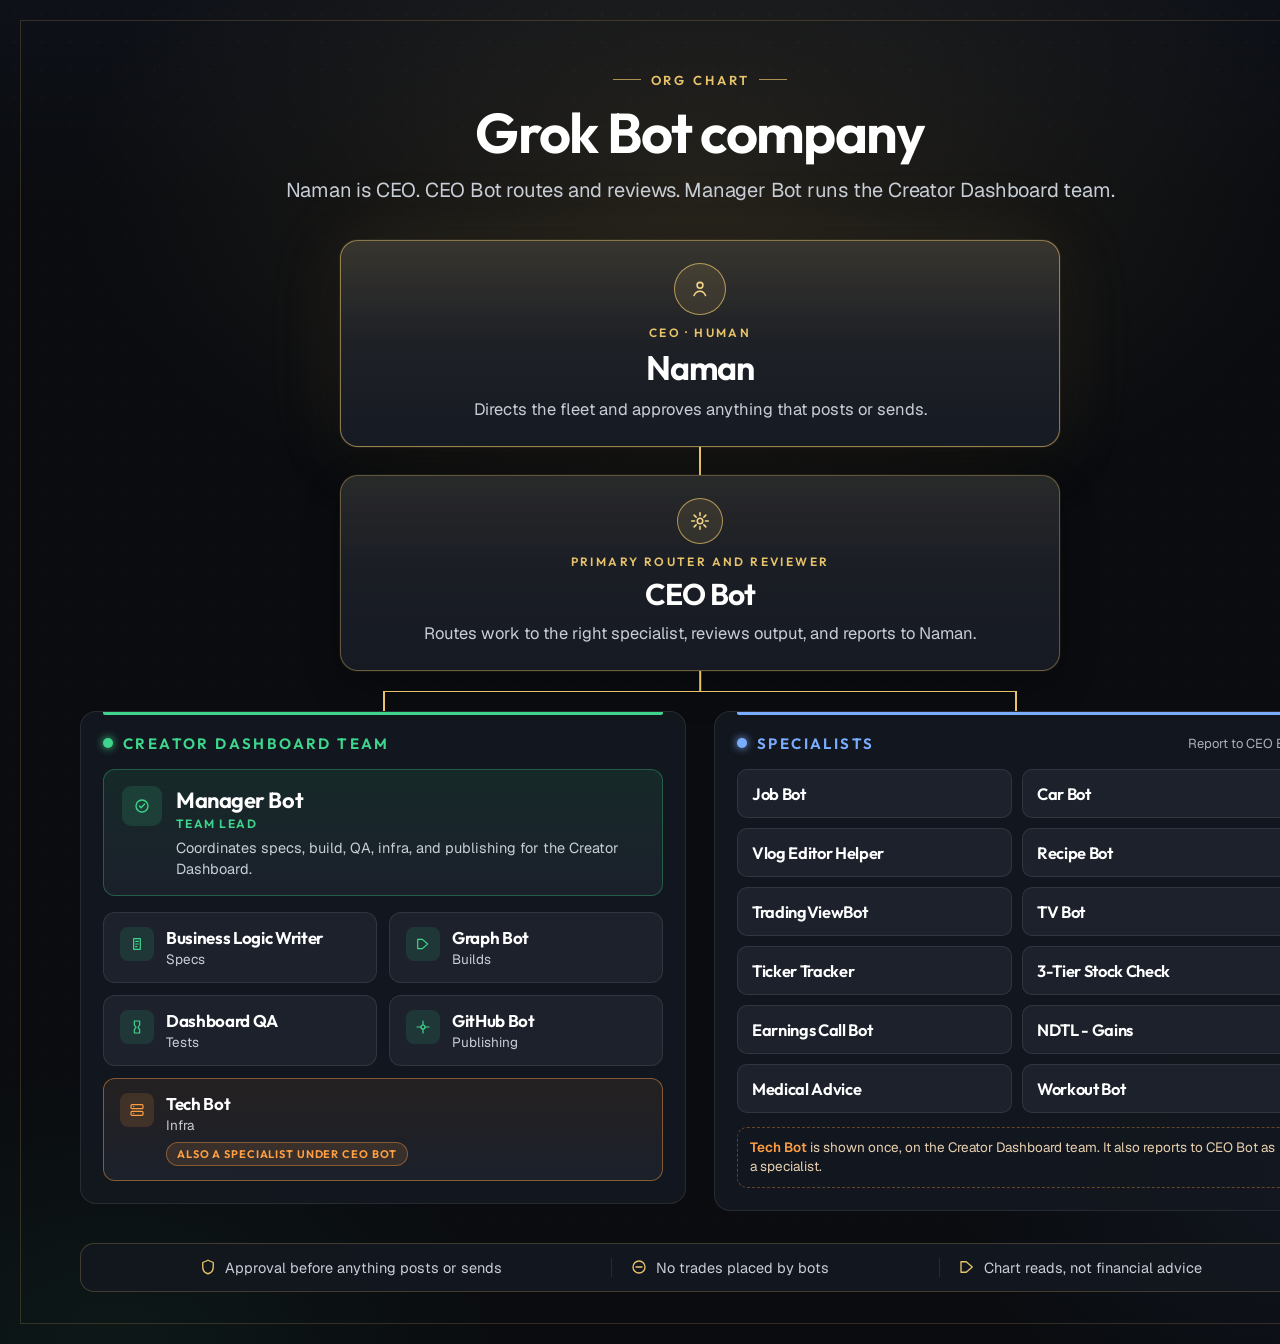
==== docs/agentic-workflow/org-chart.html @ 2037d02c "Agentic workflow portfolio and bot org chart" ====
<!DOCTYPE html>
<html lang="en">
<head>
<meta charset="UTF-8" />
<title>Grok Bot company</title>
<style>
  @font-face {
    font-family: "Outfit";
    src: url("Outfit-VariableFont_wght.ttf") format("truetype");
    font-weight: 100 900;
    font-style: normal;
    font-display: block;
  }
  @font-face {
    font-family: "Geist";
    src: url("Geist-VariableFont_wght.ttf") format("truetype");
    font-weight: 100 900;
    font-style: normal;
    font-display: block;
  }

  :root {
    --bg: #0A0C10;
    --card: #161A23;
    --card-2: #1C212C;
    --line: rgba(255,255,255,0.09);
    --text: #F3F5F8;
    --muted: #C8CED7;
    --dim: #A8B0BB;
    --gold: #E8C36A;
    --gold-2: #F3D58A;
    --dashboard: #3DD68C;
    --specialists: #7AADFF;
    --qc: #FF9F43;
  }

  * { box-sizing: border-box; margin: 0; padding: 0; }
  html, body { background: #000; color: var(--text); }

  #poster {
    position: relative;
    width: 1400px;
    background:
      radial-gradient(ellipse 900px 520px at 50% 180px, rgba(232,195,106,0.11), transparent 70%),
      radial-gradient(ellipse 640px 460px at 8% 100%, rgba(61,214,140,0.06), transparent 60%),
      radial-gradient(ellipse 600px 440px at 94% 88%, rgba(122,173,255,0.06), transparent 60%),
      linear-gradient(180deg, #0E1118 0%, var(--bg) 200px, var(--bg) 100%);
    padding: 64px 80px 52px;
    overflow: hidden;
    font-family: "Geist", sans-serif;
  }

  #poster::before {
    content: "";
    position: absolute;
    inset: 0;
    background-image: radial-gradient(rgba(255,255,255,0.045) 1px, transparent 1px);
    background-size: 28px 28px;
    mask-image: linear-gradient(180deg, rgba(0,0,0,0.7) 0%, rgba(0,0,0,0.25) 300px, rgba(0,0,0,0.12) 100%);
    pointer-events: none;
  }

  .frame {
    position: absolute;
    inset: 20px;
    border: 1px solid rgba(232,195,106,0.18);
    pointer-events: none;
    z-index: 2;
  }

  .inner { position: relative; z-index: 1; }

  header {
    text-align: center;
    margin-bottom: 36px;
  }

  .kicker {
    display: inline-flex;
    align-items: center;
    gap: 10px;
    font-family: "Outfit", sans-serif;
    font-weight: 600;
    font-size: 13px;
    letter-spacing: 0.22em;
    text-transform: uppercase;
    color: var(--gold);
    margin-bottom: 16px;
  }
  .kicker::before,
  .kicker::after {
    content: "";
    width: 28px;
    height: 1px;
    background: var(--gold);
    opacity: 0.7;
  }

  h1 {
    font-family: "Outfit", sans-serif;
    font-weight: 650;
    font-size: 56px;
    letter-spacing: -0.03em;
    line-height: 1.05;
    color: #fff;
    margin-bottom: 14px;
  }

  .subtitle {
    font-size: 20px;
    font-weight: 400;
    color: var(--muted);
    letter-spacing: -0.01em;
    line-height: 1.4;
    max-width: 920px;
    margin: 0 auto;
  }

  .chain {
    display: flex;
    flex-direction: column;
    align-items: center;
  }

  .human, .router {
    width: 720px;
    text-align: center;
    border-radius: 18px;
    padding: 22px 36px 24px;
  }

  .human {
    background:
      linear-gradient(180deg, rgba(232,195,106,0.16), rgba(232,195,106,0.04) 48%, rgba(22,26,35,0.95)),
      var(--card);
    border: 1.5px solid rgba(232,195,106,0.55);
    box-shadow:
      0 0 0 1px rgba(232,195,106,0.08),
      0 18px 50px rgba(0,0,0,0.35),
      0 0 80px rgba(232,195,106,0.10);
  }

  .router {
    background:
      linear-gradient(180deg, rgba(232,195,106,0.09), rgba(232,195,106,0.02) 48%, rgba(22,26,35,0.95)),
      var(--card);
    border: 1px solid rgba(232,195,106,0.35);
    box-shadow:
      0 0 0 1px rgba(232,195,106,0.06),
      0 14px 36px rgba(0,0,0,0.30);
  }

  .icon-wrap {
    width: 52px;
    height: 52px;
    margin: 0 auto 10px;
    border-radius: 50%;
    border: 1.5px solid rgba(232,195,106,0.7);
    background: rgba(232,195,106,0.10);
    display: flex;
    align-items: center;
    justify-content: center;
    color: var(--gold-2);
  }
  .router .icon-wrap {
    width: 46px;
    height: 46px;
  }

  .label {
    font-family: "Outfit", sans-serif;
    font-weight: 600;
    font-size: 12px;
    letter-spacing: 0.2em;
    text-transform: uppercase;
    color: var(--gold);
    margin-bottom: 6px;
  }

  .human h2, .router h2 {
    font-family: "Outfit", sans-serif;
    font-weight: 650;
    letter-spacing: -0.03em;
    color: #fff;
    margin-bottom: 8px;
  }
  .human h2 { font-size: 34px; }
  .router h2 { font-size: 30px; }

  .human p, .router p {
    font-size: 16.5px;
    line-height: 1.5;
    color: var(--muted);
    max-width: 640px;
    margin: 0 auto;
  }

  .stem {
    width: 1.6px;
    height: 28px;
    background: var(--gold);
  }

  .fork {
    position: relative;
    width: 100%;
    height: 40px;
  }
  .fork-v {
    position: absolute;
    left: 50%;
    top: 0;
    width: 1.6px;
    height: 20px;
    background: var(--gold);
    transform: translateX(-50%);
  }
  .fork-h {
    position: absolute;
    /* column centers at 25%-7px and 75%+7px when gap is 28px */
    left: calc(25% - 7px);
    right: calc(25% - 7px);
    top: 20px;
    height: 1.6px;
    background: var(--gold);
  }
  .fork-down-l,
  .fork-down-r {
    position: absolute;
    top: 20px;
    width: 1.6px;
    height: 20px;
    background: var(--gold);
  }
  .fork-down-l { left: calc(25% - 7px); }
  .fork-down-r { right: calc(25% - 7px); }

  .columns {
    display: grid;
    grid-template-columns: 1fr 1fr;
    gap: 28px;
    width: 100%;
    align-items: start;
  }

  .floor {
    background: rgba(20,24,32,0.88);
    border: 1px solid var(--line);
    border-radius: 16px;
    padding: 22px;
    position: relative;
  }
  .floor::before {
    content: "";
    position: absolute;
    left: 22px;
    right: 22px;
    top: 0;
    height: 3px;
    border-radius: 0 0 2px 2px;
  }
  .floor.dashboard::before { background: var(--dashboard); }
  .floor.specialists::before { background: var(--specialists); }

  .floor-head {
    display: flex;
    align-items: center;
    gap: 10px;
    margin-bottom: 16px;
  }
  .floor-head .swatch {
    width: 10px;
    height: 10px;
    border-radius: 50%;
    flex: none;
  }
  .floor.dashboard .swatch { background: var(--dashboard); box-shadow: 0 0 8px var(--dashboard); }
  .floor.specialists .swatch { background: var(--specialists); box-shadow: 0 0 8px var(--specialists); }

  .floor h3 {
    font-family: "Outfit", sans-serif;
    font-weight: 650;
    font-size: 15px;
    letter-spacing: 0.16em;
    text-transform: uppercase;
  }
  .floor.dashboard h3 { color: var(--dashboard); }
  .floor.specialists h3 { color: var(--specialists); }

  .floor-note {
    margin-left: auto;
    font-size: 13px;
    color: var(--dim);
  }

  .lead {
    display: flex;
    gap: 14px;
    align-items: flex-start;
    background:
      linear-gradient(180deg, rgba(61,214,140,0.10), rgba(28,33,44,0.95));
    border: 1px solid rgba(61,214,140,0.32);
    border-radius: 12px;
    padding: 16px 18px;
    margin-bottom: 16px;
  }
  .lead .bot-icon {
    flex: none;
    width: 40px;
    height: 40px;
    border-radius: 9px;
    display: flex;
    align-items: center;
    justify-content: center;
    background: rgba(61,214,140,0.14);
    color: var(--dashboard);
  }
  .lead h4 {
    font-family: "Outfit", sans-serif;
    font-weight: 650;
    font-size: 22px;
    letter-spacing: -0.02em;
    color: #fff;
    margin-bottom: 2px;
  }
  .lead .role {
    font-family: "Outfit", sans-serif;
    font-weight: 620;
    font-size: 12px;
    letter-spacing: 0.12em;
    text-transform: uppercase;
    color: var(--dashboard);
    margin-bottom: 6px;
  }
  .lead p.blurb {
    font-size: 14.5px;
    line-height: 1.45;
    color: var(--muted);
  }

  .members {
    display: grid;
    grid-template-columns: 1fr 1fr;
    gap: 12px;
  }
  .member.dual {
    grid-column: 1 / -1;
  }

  .member {
    background: var(--card-2);
    border: 1px solid var(--line);
    border-radius: 12px;
    padding: 14px 16px;
    display: flex;
    gap: 12px;
    align-items: flex-start;
  }
  .member.dual {
    border-color: rgba(255,159,67,0.45);
    background:
      linear-gradient(180deg, rgba(255,159,67,0.08), rgba(28,33,44,0.96));
  }
  .member .bot-icon {
    flex: none;
    width: 34px;
    height: 34px;
    border-radius: 8px;
    display: flex;
    align-items: center;
    justify-content: center;
    background: rgba(61,214,140,0.12);
    color: var(--dashboard);
  }
  .member.dual .bot-icon {
    background: rgba(255,159,67,0.14);
    color: var(--qc);
  }
  .member h4 {
    font-family: "Outfit", sans-serif;
    font-weight: 650;
    font-size: 17px;
    letter-spacing: -0.02em;
    color: #fff;
    margin-bottom: 2px;
  }
  .member .role {
    font-size: 13.5px;
    color: var(--muted);
  }
  .dual-badge {
    display: inline-flex;
    margin-top: 8px;
    font-family: "Outfit", sans-serif;
    font-weight: 650;
    font-size: 11px;
    letter-spacing: 0.08em;
    text-transform: uppercase;
    color: var(--qc);
    background: rgba(255,159,67,0.12);
    border: 1px solid rgba(255,159,67,0.4);
    border-radius: 999px;
    padding: 4px 10px;
  }

  .spec-grid {
    display: grid;
    grid-template-columns: 1fr 1fr;
    gap: 10px;
  }
  .specialist {
    background: var(--card-2);
    border: 1px solid var(--line);
    border-radius: 10px;
    padding: 13px 14px;
  }
  .specialist h4 {
    font-family: "Outfit", sans-serif;
    font-weight: 620;
    font-size: 16.5px;
    letter-spacing: -0.02em;
    color: #fff;
  }

  .spec-footnote {
    margin-top: 14px;
    font-size: 13.5px;
    line-height: 1.45;
    color: var(--dim);
    padding: 10px 12px;
    border-radius: 10px;
    border: 1px dashed rgba(255,159,67,0.35);
    color: #E8D0B0;
  }
  .spec-footnote strong {
    color: var(--qc);
    font-weight: 600;
  }

  footer {
    margin-top: 32px;
    display: flex;
    justify-content: space-evenly;
    align-items: center;
    gap: 12px;
    background: rgba(20,24,32,0.88);
    border: 1px solid rgba(232,195,106,0.22);
    border-radius: 14px;
    padding: 14px 20px;
  }
  .guard {
    display: inline-flex;
    align-items: center;
    gap: 8px;
    font-size: 14.5px;
    color: var(--muted);
    white-space: nowrap;
  }
  .guard svg { color: var(--gold); flex: none; }
  footer .guard + .guard {
    border-left: 1px solid var(--line);
    padding-left: 18px;
  }
</style>
</head>
<body>
  <div id="poster">
    <div class="frame"></div>
    <div class="inner">
      <header>
        <div class="kicker">Org chart</div>
        <h1>Grok Bot company</h1>
        <p class="subtitle">Naman is CEO. CEO Bot routes and reviews. Manager Bot runs the Creator Dashboard team.</p>
      </header>

      <div class="chain">
        <article class="human" id="naman">
          <div class="icon-wrap"><svg width="22" height="22" viewBox="0 0 24 24" fill="none" stroke="currentColor" stroke-width="1.7" stroke-linecap="round" stroke-linejoin="round">
  <circle cx="12" cy="8" r="3.2"/>
  <path d="M5.5 19c1.2-3.1 3.6-4.6 6.5-4.6S16.8 15.9 18 19"/>
</svg></div>
          <div class="label">CEO · human</div>
          <h2>Naman</h2>
          <p>Directs the fleet and approves anything that posts or sends.</p>
        </article>

        <div class="stem" aria-hidden="true"></div>

        <article class="router" id="ceo_bot">
          <div class="icon-wrap"><svg width="22" height="22" viewBox="0 0 24 24" fill="none" stroke="currentColor" stroke-width="1.7" stroke-linecap="round" stroke-linejoin="round">
  <circle cx="12" cy="12" r="3"/>
  <path d="M12 3v3M12 18v3M3 12h3M18 12h3M5.6 5.6l2.2 2.2M16.2 16.2l2.2 2.2M18.4 5.6l-2.2 2.2M7.8 16.2l-2.2 2.2"/>
</svg></div>
          <div class="label">Primary router and reviewer</div>
          <h2>CEO Bot</h2>
          <p>Routes work to the right specialist, reviews output, and reports to Naman.</p>
        </article>

      </div>

      <div class="fork" aria-hidden="true">
        <div class="fork-v"></div>
        <div class="fork-h"></div>
        <div class="fork-down-l"></div>
        <div class="fork-down-r"></div>
      </div>

      <div class="columns">
        <section class="floor dashboard">
          <div class="floor-head">
            <span class="swatch"></span>
            <h3>Creator Dashboard team</h3>
          </div>

          <article class="lead" id="manager_bot">
            <div class="bot-icon"><svg width="18" height="18" viewBox="0 0 24 24" fill="none" stroke="currentColor" stroke-width="1.8" stroke-linecap="round" stroke-linejoin="round">
  <circle cx="12" cy="12" r="8"/>
  <path d="m8.5 12 2.3 2.3 4.7-5"/>
</svg></div>
            <div>
              <h4>Manager Bot</h4>
              <div class="role">Team lead</div>
              <p class="blurb">Coordinates specs, build, QA, infra, and publishing for the Creator Dashboard.</p>
            </div>
          </article>

          <div class="members">
            
            <article class="member" id="business_logic_writer">
              <div class="bot-icon"><svg width="16" height="16" viewBox="0 0 24 24" fill="none" stroke="currentColor" stroke-width="1.8" stroke-linecap="round" stroke-linejoin="round"><path d="M7 4h10v16H7z"/><path d="M10 8h4M10 12h4M10 16h2"/></svg></div>
              <div class="bot-body">
                <h4>Business Logic Writer</h4>
                <p class="role">Specs</p>
                
              </div>
            </article>
            <article class="member" id="graph_bot">
              <div class="bot-icon"><svg width="16" height="16" viewBox="0 0 24 24" fill="none" stroke="currentColor" stroke-width="1.8" stroke-linecap="round" stroke-linejoin="round"><path d="M4 19V5h7l8 7-8 7H4Z"/></svg></div>
              <div class="bot-body">
                <h4>Graph Bot</h4>
                <p class="role">Builds</p>
                
              </div>
            </article>
            <article class="member" id="dashboard_qa">
              <div class="bot-icon"><svg width="16" height="16" viewBox="0 0 24 24" fill="none" stroke="currentColor" stroke-width="1.8" stroke-linecap="round" stroke-linejoin="round"><path d="M8 3h8v6l-2.5 3.5L16 16v5H8v-5l2.5-3.5L8 9V3Z"/></svg></div>
              <div class="bot-body">
                <h4>Dashboard QA</h4>
                <p class="role">Tests</p>
                
              </div>
            </article>
            <article class="member" id="github_bot">
              <div class="bot-icon"><svg width="16" height="16" viewBox="0 0 24 24" fill="none" stroke="currentColor" stroke-width="1.8" stroke-linecap="round" stroke-linejoin="round"><circle cx="12" cy="12" r="3"/><path d="M3 12h6M15 12h6M12 3v6M12 15v6"/></svg></div>
              <div class="bot-body">
                <h4>GitHub Bot</h4>
                <p class="role">Publishing</p>
                
              </div>
            </article>
            <article class="member dual" id="tech_bot">
              <div class="bot-icon"><svg width="16" height="16" viewBox="0 0 24 24" fill="none" stroke="currentColor" stroke-width="1.8" stroke-linecap="round" stroke-linejoin="round"><rect x="3" y="4" width="18" height="6" rx="1.5"/><rect x="3" y="14" width="18" height="6" rx="1.5"/><path d="M7 7h.01M7 17h.01"/></svg></div>
              <div class="bot-body">
                <h4>Tech Bot</h4>
                <p class="role">Infra</p>
                <div class="dual-badge">Also a specialist under CEO Bot</div>
              </div>
            </article>
          </div>
        </section>

        <section class="floor specialists">
          <div class="floor-head">
            <span class="swatch"></span>
            <h3>Specialists</h3>
            <span class="floor-note">Report to CEO Bot</span>
          </div>
          <div class="spec-grid">
            
            <article class="specialist" id="job_bot">
              <h4>Job Bot</h4>
            </article>
            <article class="specialist" id="car_bot">
              <h4>Car Bot</h4>
            </article>
            <article class="specialist" id="vlog_editor_helper">
              <h4>Vlog Editor Helper</h4>
            </article>
            <article class="specialist" id="recipe_bot">
              <h4>Recipe Bot</h4>
            </article>
            <article class="specialist" id="tradingview_bot">
              <h4>TradingViewBot</h4>
            </article>
            <article class="specialist" id="tv_bot">
              <h4>TV Bot</h4>
            </article>
            <article class="specialist" id="ticker_tracker">
              <h4>Ticker Tracker</h4>
            </article>
            <article class="specialist" id="three_tier">
              <h4>3-Tier Stock Check</h4>
            </article>
            <article class="specialist" id="earnings_call_bot">
              <h4>Earnings Call Bot</h4>
            </article>
            <article class="specialist" id="ndtl_gains">
              <h4>NDTL - Gains</h4>
            </article>
            <article class="specialist" id="medical_advice">
              <h4>Medical Advice</h4>
            </article>
            <article class="specialist" id="workout_bot">
              <h4>Workout Bot</h4>
            </article>
          </div>
          <p class="spec-footnote"><strong>Tech Bot</strong> is shown once, on the Creator Dashboard team. It also reports to CEO Bot as a specialist.</p>
        </section>
      </div>

      <footer>
        <div class="guard"><svg width="18" height="18" viewBox="0 0 24 24" fill="none" stroke="currentColor" stroke-width="1.8" stroke-linecap="round" stroke-linejoin="round"><path d="M12 3 5 6v6c0 5 3.2 8 7 9 3.8-1 7-4 7-9V6l-7-3Z"/></svg>Approval before anything posts or sends</div><div class="guard"><svg width="18" height="18" viewBox="0 0 24 24" fill="none" stroke="currentColor" stroke-width="1.8" stroke-linecap="round" stroke-linejoin="round"><circle cx="12" cy="12" r="8"/><path d="M8 12h8"/></svg>No trades placed by bots</div><div class="guard"><svg width="18" height="18" viewBox="0 0 24 24" fill="none" stroke="currentColor" stroke-width="1.8" stroke-linecap="round" stroke-linejoin="round"><path d="M4 19V5h7l8 7-8 7H4Z"/></svg>Chart reads, not financial advice</div>
      </footer>
    </div>
  </div>
</body>
</html>
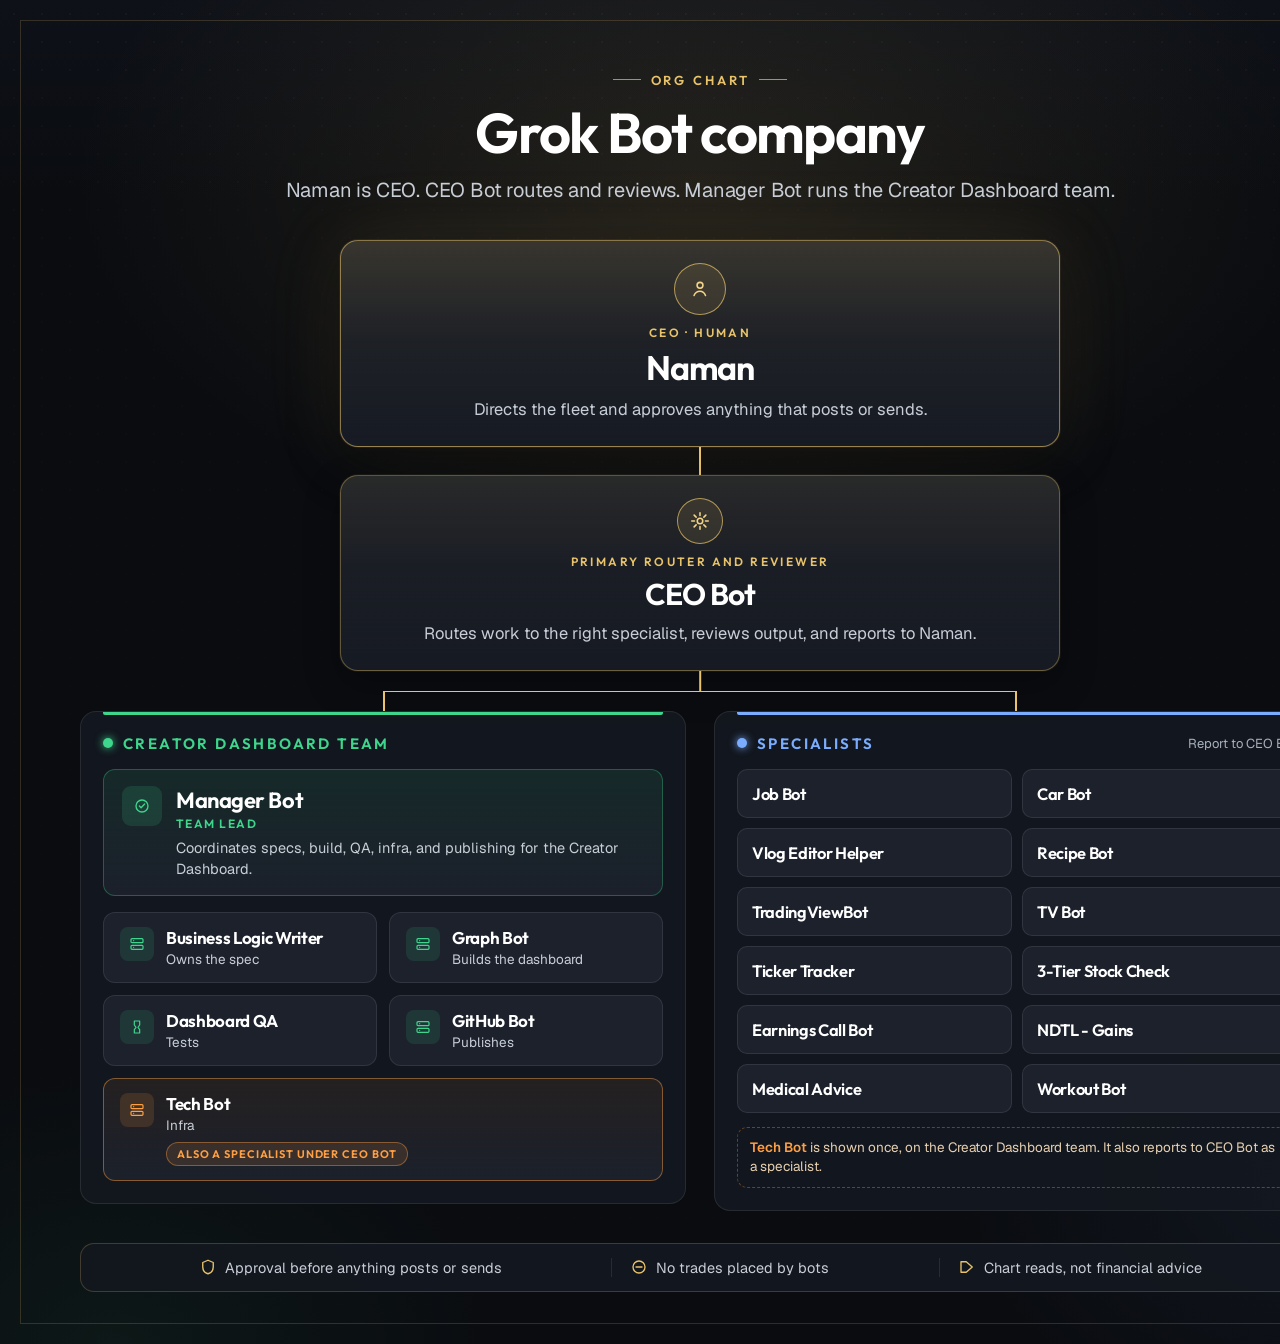
==== commit 7835c430: "Update org chart, add pipelines doc, Inc 7 dashboard and screenshots" ====
--- a/docs/agentic-workflow/org-chart.html
+++ b/docs/agentic-workflow/org-chart.html
@@ -527,18 +527,18 @@
           <div class="members">
             
             <article class="member" id="business_logic_writer">
-              <div class="bot-icon"><svg width="16" height="16" viewBox="0 0 24 24" fill="none" stroke="currentColor" stroke-width="1.8" stroke-linecap="round" stroke-linejoin="round"><path d="M7 4h10v16H7z"/><path d="M10 8h4M10 12h4M10 16h2"/></svg></div>
+              <div class="bot-icon"><svg width="16" height="16" viewBox="0 0 24 24" fill="none" stroke="currentColor" stroke-width="1.8" stroke-linecap="round" stroke-linejoin="round"><rect x="3" y="4" width="18" height="6" rx="1.5"/><rect x="3" y="14" width="18" height="6" rx="1.5"/><path d="M7 7h.01M7 17h.01"/></svg></div>
               <div class="bot-body">
                 <h4>Business Logic Writer</h4>
-                <p class="role">Specs</p>
+                <p class="role">Owns the spec</p>
                 
               </div>
             </article>
             <article class="member" id="graph_bot">
-              <div class="bot-icon"><svg width="16" height="16" viewBox="0 0 24 24" fill="none" stroke="currentColor" stroke-width="1.8" stroke-linecap="round" stroke-linejoin="round"><path d="M4 19V5h7l8 7-8 7H4Z"/></svg></div>
+              <div class="bot-icon"><svg width="16" height="16" viewBox="0 0 24 24" fill="none" stroke="currentColor" stroke-width="1.8" stroke-linecap="round" stroke-linejoin="round"><rect x="3" y="4" width="18" height="6" rx="1.5"/><rect x="3" y="14" width="18" height="6" rx="1.5"/><path d="M7 7h.01M7 17h.01"/></svg></div>
               <div class="bot-body">
                 <h4>Graph Bot</h4>
-                <p class="role">Builds</p>
+                <p class="role">Builds the dashboard</p>
                 
               </div>
             </article>
@@ -551,10 +551,10 @@
               </div>
             </article>
             <article class="member" id="github_bot">
-              <div class="bot-icon"><svg width="16" height="16" viewBox="0 0 24 24" fill="none" stroke="currentColor" stroke-width="1.8" stroke-linecap="round" stroke-linejoin="round"><circle cx="12" cy="12" r="3"/><path d="M3 12h6M15 12h6M12 3v6M12 15v6"/></svg></div>
+              <div class="bot-icon"><svg width="16" height="16" viewBox="0 0 24 24" fill="none" stroke="currentColor" stroke-width="1.8" stroke-linecap="round" stroke-linejoin="round"><rect x="3" y="4" width="18" height="6" rx="1.5"/><rect x="3" y="14" width="18" height="6" rx="1.5"/><path d="M7 7h.01M7 17h.01"/></svg></div>
               <div class="bot-body">
                 <h4>GitHub Bot</h4>
-                <p class="role">Publishing</p>
+                <p class="role">Publishes</p>
                 
               </div>
             </article>
